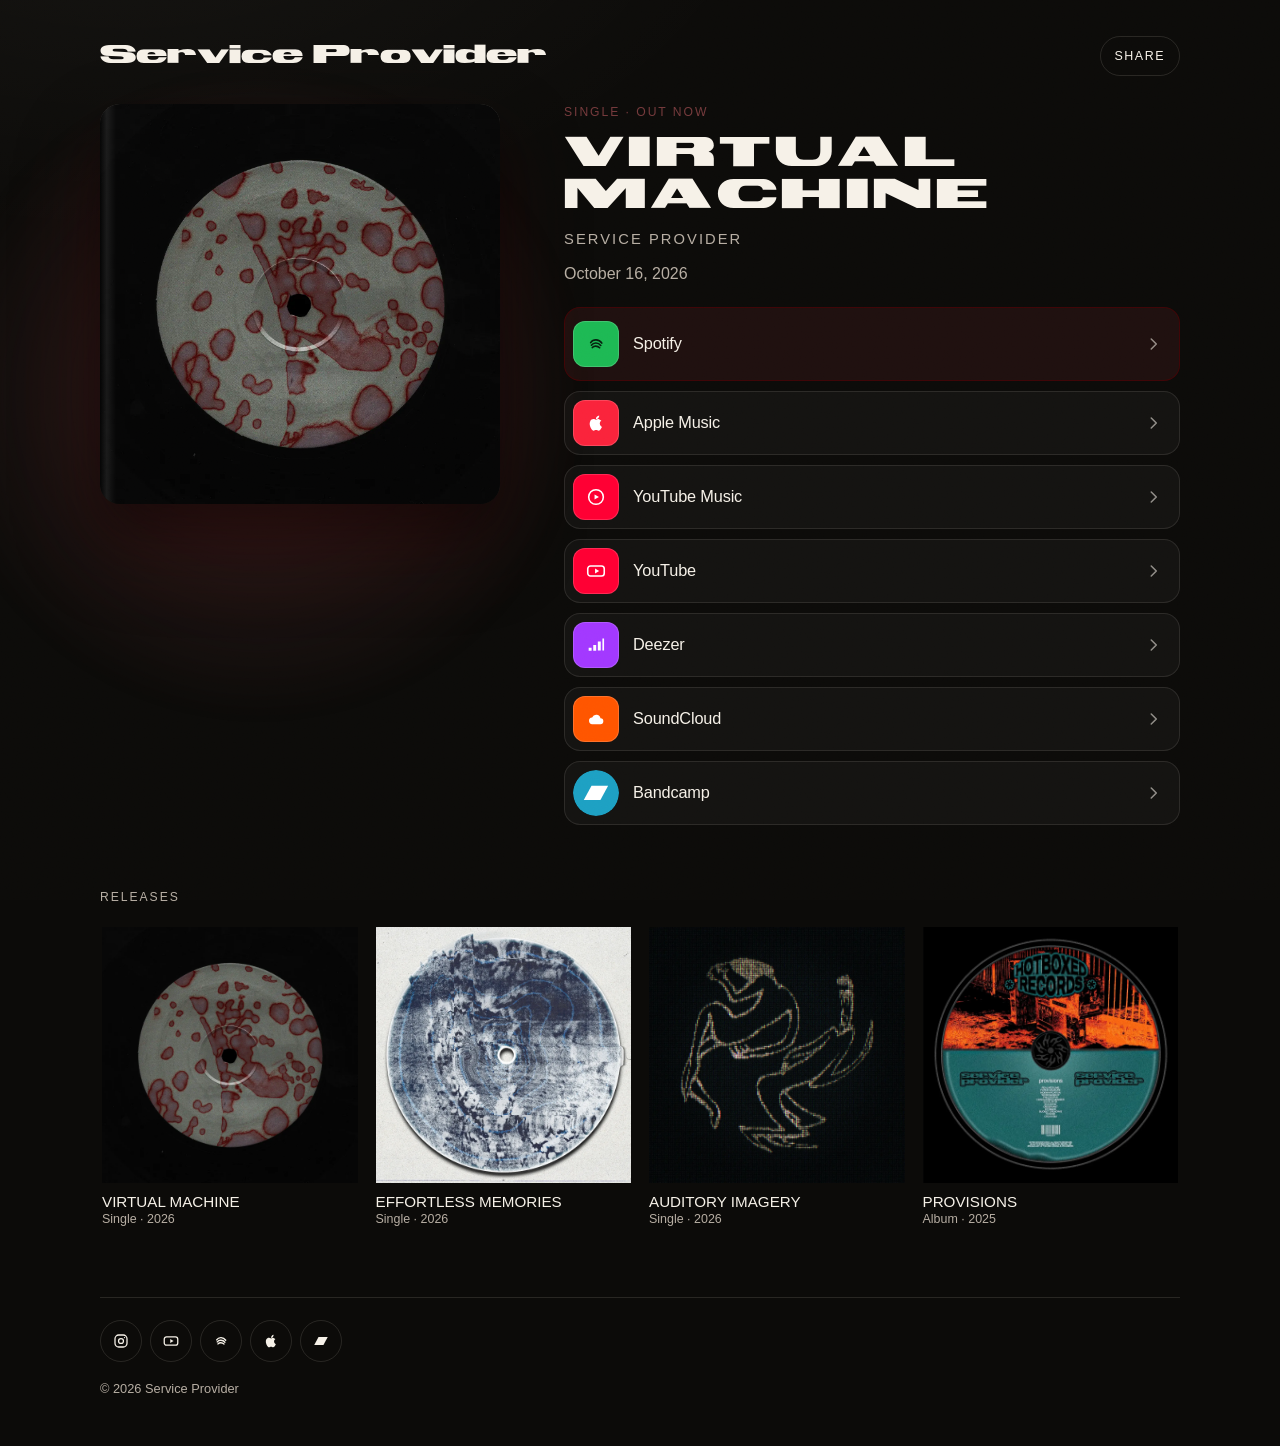
==== index.html @ c8799b8e "Init" ====
<!DOCTYPE html>
<html lang="en">
  <head>
    <meta charset="utf-8">
    <meta name="viewport" content="width=device-width, initial-scale=1, viewport-fit=cover">
    <title>Afterglow — Mara Voss</title>
    <meta name="description" content="The last light on the dashboard, and the turn you almost didn't take. Released October 17, 2026. Mara Voss.">
    <meta name="theme-color" content="#e07a45">
    <meta name="color-scheme" content="dark">
    <meta name="robots" content="index, follow">
    <!--
      Link previews read these tags and do not run the page script.
      When the featured release changes, update the title, description, and og:image.
      Use a JPG or PNG for og:image — SVG previews are unreliable.
    -->
    <meta property="og:type" content="website">
    <meta property="og:title" content="Afterglow — Mara Voss">
    <meta property="og:description" content="The last light on the dashboard, and the turn you almost didn't take.">
    <meta property="og:image" content="assets/covers/afterglow.svg">
    <meta name="twitter:card" content="summary_large_image">
    <meta name="twitter:title" content="Afterglow — Mara Voss">
    <meta name="twitter:description" content="The last light on the dashboard, and the turn you almost didn't take.">
    <link rel="icon" href="assets/favicon.svg" type="image/svg+xml">
    <link rel="preload" as="image" href="assets/covers/afterglow.svg">
    <link rel="preload" href="assets/fonts/NouvelleGrotesquerie.otf" as="font" type="font/otf" crossorigin>
    <link rel="stylesheet" href="css/styles.css">
  </head>
  <body class="is-loading">
    <div class="glow" aria-hidden="true"></div>
    <a class="skip" href="#links">Skip to listen links</a>
    <noscript>
      <p class="noscript">Turn on JavaScript to open this release page.</p>
    </noscript>
    <div class="page">
      <header class="top">
        <div class="brand">
          <a class="wordmark" id="home" href="./">Mara Voss</a>
          <p class="tagline" id="tagline" hidden></p>
        </div>
        <button class="share" id="share" type="button">Share</button>
      </header>
      <main>
        <section class="stage" id="stage">
          <div class="sleeve">
            <img id="cover" alt="" width="1280" height="1280" decoding="async" fetchpriority="high">
            <div class="sleeve-fallback" id="cover-fallback" hidden></div>
          </div>
          <div class="info">
            <p class="kicker" id="kicker"></p>
            <h1 id="title" tabindex="-1"></h1>
            <p class="byline" id="byline"></p>
            <p class="blurb" id="blurb" hidden></p>
            <p class="when" id="when" hidden></p>
            <div class="countdown" id="countdown" hidden>
              <p class="sr-only">Time until release</p>
              <div><strong id="cd-days">00</strong><span>Days</span></div>
              <div><strong id="cd-hours">00</strong><span>Hours</span></div>
              <div><strong id="cd-mins">00</strong><span>Min</span></div>
              <div><strong id="cd-secs">00</strong><span>Sec</span></div>
            </div>
            <div class="links" id="links"></div>
            <details class="tracks" id="tracks" hidden>
              <summary id="track-summary">Tracklist</summary>
              <ol id="track-list"></ol>
            </details>
          </div>
        </section>
        <section class="catalog" id="catalog-section" hidden>
          <h2 id="releases-heading">Releases</h2>
          <ul class="catalog-row" id="catalog" aria-labelledby="releases-heading"></ul>
        </section>
      </main>
      <footer class="foot">
        <p class="bio" id="bio" hidden></p>
        <nav class="socials" id="socials" aria-label="Social"></nav>
        <p class="colophon" id="colophon"></p>
      </footer>
    </div>
    <div class="toast" id="toast" role="status"></div>
    <script src="js/app.js" defer></script>
  </body>
</html>
---- css/styles.css ----
@font-face {
  font-family: "Nouvelle Grotesquerie";
  src: url("../assets/fonts/NouvelleGrotesquerie.otf") format("opentype");
  font-weight: 400;
  font-style: normal;
  font-display: swap;
}

:root {
  --bg: #0c0b09;
  --text: #f6f1e8;
  --muted: #b7aea3;
  --accent: #e07a45;
  --line: rgba(255, 244, 230, 0.12);
  --display: "Nouvelle Grotesquerie", "Helvetica Neue", Helvetica, Arial, sans-serif;
  --sans: "Helvetica Neue", Helvetica, Arial, sans-serif;
}

* {
  box-sizing: border-box;
}

html {
  background: var(--bg);
}

body {
  margin: 0;
  min-height: 100vh;
  background:
    radial-gradient(1200px 700px at 10% -10%, rgba(255, 244, 230, 0.04), transparent 55%),
    var(--bg);
  color: var(--text);
  font-family: var(--sans);
  font-size: 16px;
  line-height: 1.45;
  -webkit-font-smoothing: antialiased;
}

body::before {
  content: "";
  position: fixed;
  inset: 0;
  z-index: 2;
  pointer-events: none;
  opacity: 0.09;
  mix-blend-mode: overlay;
  background-image: url("data:image/svg+xml,%3Csvg xmlns='http://www.w3.org/2000/svg' width='160' height='160'%3E%3Cfilter id='n'%3E%3CfeTurbulence type='fractalNoise' baseFrequency='0.8' numOctaves='2' stitchTiles='stitch'/%3E%3C/filter%3E%3Crect width='160' height='160' filter='url(%23n)' opacity='0.55'/%3E%3C/svg%3E");
  background-size: 160px 160px;
}

[hidden] {
  display: none !important;
}

.glow {
  position: fixed;
  z-index: 0;
  width: min(78vw, 680px);
  height: min(78vw, 680px);
  left: max(-12vw, -80px);
  top: 6vh;
  background: radial-gradient(circle, color-mix(in srgb, var(--accent) 78%, white) 0%, transparent 68%);
  filter: blur(10px);
  opacity: 0.4;
  pointer-events: none;
  transition: opacity 0.35s ease;
}

.glow.is-switching {
  opacity: 0.12;
}

.page {
  position: relative;
  z-index: 1;
  width: min(1080px, calc(100% - 32px - env(safe-area-inset-left) - env(safe-area-inset-right)));
  margin: 0 auto;
  padding: 22px 0 calc(48px + env(safe-area-inset-bottom));
}

body.is-loading .page {
  opacity: 0;
}

body .page {
  transition: opacity 0.4s ease;
}

.skip {
  position: absolute;
  left: 12px;
  top: 12px;
  z-index: 7;
  transform: translateY(-140%);
  background: var(--text);
  color: #16130f;
  padding: 8px 12px;
  border-radius: 999px;
  text-decoration: none;
}

.skip:focus {
  transform: none;
}

:focus {
  outline: none;
}

:focus-visible {
  outline: 2px solid var(--accent);
  outline-offset: 3px;
}

.noscript {
  position: relative;
  z-index: 1;
  width: min(1080px, calc(100% - 32px));
  margin: 24px auto;
  color: var(--muted);
}

.top {
  display: flex;
  align-items: center;
  justify-content: space-between;
  gap: 16px;
  margin-bottom: 28px;
}

.brand {
  min-width: 0;
}

.wordmark {
  display: block;
  max-width: 100%;
  color: inherit;
  font-family: var(--display);
  font-size: clamp(1.15rem, 2.6vw, 1.7rem);
  font-weight: 400;
  font-synthesis: none;
  line-height: 0.95;
  word-spacing: 0.2em;
  text-decoration: none;
}

.tagline {
  margin: 6px 0 0;
  color: var(--muted);
  font-size: 0.92rem;
}

.share,
.socials a,
.release-card,
.tracks summary {
  touch-action: manipulation;
}

.share {
  flex: none;
  appearance: none;
  border: 1px solid var(--line);
  background: transparent;
  color: var(--text);
  font: inherit;
  font-size: 0.78rem;
  font-weight: 500;
  letter-spacing: 0.12em;
  text-transform: uppercase;
  padding: 10px 14px;
  border-radius: 999px;
  cursor: pointer;
}

.share:hover {
  border-color: color-mix(in srgb, var(--accent) 70%, white);
  color: color-mix(in srgb, var(--accent) 70%, white);
}

.stage {
  display: grid;
  gap: 28px;
  scroll-margin-top: 16px;
}

.sleeve {
  position: relative;
  container-type: inline-size;
  aspect-ratio: 1;
  overflow: hidden;
  border-radius: 20px;
  background: #1a1612;
  box-shadow:
    inset 0 1px 0 rgba(255, 255, 255, 0.2),
    0 24px 50px rgba(0, 0, 0, 0.4),
    0 40px 90px color-mix(in srgb, var(--accent) 28%, transparent);
}

.sleeve::after {
  content: "";
  position: absolute;
  inset: 0 auto 0 0;
  width: 16px;
  background: linear-gradient(90deg, rgba(0, 0, 0, 0.38), rgba(255, 255, 255, 0.08) 42%, transparent);
  pointer-events: none;
}

.sleeve img {
  width: 100%;
  height: 100%;
  object-fit: cover;
  display: block;
  opacity: 0;
  transition: opacity 0.35s ease;
}

.sleeve img.is-shown {
  opacity: 1;
}

.sleeve-fallback {
  position: absolute;
  inset: 0;
  display: grid;
  place-items: center;
  padding: 28px;
  text-align: center;
  background:
    radial-gradient(circle at 50% 38%, color-mix(in srgb, var(--accent) 72%, white), transparent 58%),
    #1a120e;
  font-family: var(--display);
  font-size: clamp(1.6rem, 10cqi, 3rem);
  font-weight: 400;
  font-synthesis: none;
  line-height: 0.95;
}

.info {
  min-width: 0;
  container-type: inline-size;
}

.kicker {
  margin: 0 0 10px;
  color: color-mix(in srgb, var(--accent) 78%, white);
  font-size: 0.76rem;
  font-weight: 500;
  letter-spacing: 0.16em;
  text-transform: uppercase;
}

h1 {
  margin: 0;
  font-family: var(--display);
  font-weight: 400;
  font-synthesis: none;
  font-size: clamp(1.6rem, 7.2cqi, 3.5rem);
  line-height: 0.96;
  letter-spacing: 0.1em;
  word-spacing: 0.2em;
  text-wrap: balance;
}

.byline {
  margin: 12px 0 0;
  color: var(--muted);
  font-size: 0.92rem;
  font-weight: 500;
  letter-spacing: 0.14em;
  text-transform: uppercase;
}

.blurb {
  max-width: 38ch;
  margin: 16px 0 0;
  font-size: 1.05rem;
  line-height: 1.5;
}

.when {
  margin: 12px 0 0;
  color: var(--muted);
}

.countdown {
  display: grid;
  grid-template-columns: repeat(4, minmax(0, 1fr));
  gap: 8px;
  margin-top: 18px;
}

.countdown div {
  padding: 10px 4px 8px;
  text-align: center;
  background: rgba(255, 247, 238, 0.04);
  border: 1px solid var(--line);
  border-radius: 12px;
}

.countdown strong {
  display: block;
  font-size: 1.35rem;
  font-weight: 500;
  font-variant-numeric: tabular-nums;
}

.countdown span {
  display: block;
  margin-top: 2px;
  color: var(--muted);
  font-size: 0.68rem;
  font-weight: 500;
  letter-spacing: 0.12em;
  text-transform: uppercase;
}

.links {
  display: flex;
  flex-direction: column;
  gap: 10px;
  margin-top: 22px;
}

.link {
  display: grid;
  grid-template-columns: 46px minmax(0, 1fr) auto;
  gap: 14px;
  align-items: center;
  min-height: 64px;
  padding: 8px 14px 8px 8px;
  color: inherit;
  text-decoration: none;
  background: rgba(255, 247, 238, 0.035);
  border: 1px solid rgba(255, 244, 230, 0.1);
  border-radius: 16px;
  transition: transform 0.18s ease, background 0.18s ease, border-color 0.18s ease;
}

.link:hover {
  transform: translateY(-1px);
  background: rgba(255, 247, 238, 0.07);
  border-color: color-mix(in srgb, var(--accent) 55%, transparent);
}

.link:active {
  transform: scale(0.992);
}

.link.is-primary {
  min-height: 74px;
  background: color-mix(in srgb, var(--accent) 18%, rgba(255, 247, 238, 0.04));
  border-color: color-mix(in srgb, var(--accent) 70%, transparent);
}

.link-icon {
  display: grid;
  place-items: center;
  width: 46px;
  height: 46px;
  border-radius: 12px;
  box-shadow: inset 0 0 0 1px rgba(255, 255, 255, 0.16);
}

.link-icon svg,
.chevron svg,
.socials svg {
  display: block;
}

.link-icon svg,
.chevron svg {
  width: 22px;
  height: 22px;
}

.link-icon.is-logo {
  border-radius: 50%;
  overflow: hidden;
}

.link-icon.is-logo svg {
  width: 46px;
  height: 46px;
}

.link-copy {
  display: flex;
  flex-direction: column;
  min-width: 0;
}

.link-kicker {
  color: var(--muted);
  font-size: 0.7rem;
  font-weight: 500;
  letter-spacing: 0.12em;
  text-transform: uppercase;
}

.link.is-primary .link-kicker {
  color: color-mix(in srgb, var(--accent) 75%, white);
}

.link-name {
  font-size: 1.02rem;
  font-weight: 500;
  letter-spacing: -0.01em;
}

.chevron {
  color: rgba(246, 241, 232, 0.55);
}

.empty-links {
  margin: 0;
  color: var(--muted);
}

.tracks {
  margin-top: 20px;
}

.tracks summary {
  display: flex;
  align-items: center;
  gap: 8px;
  width: fit-content;
  color: var(--muted);
  font-size: 0.76rem;
  font-weight: 500;
  letter-spacing: 0.14em;
  text-transform: uppercase;
  list-style: none;
  cursor: pointer;
}

.tracks summary::-webkit-details-marker {
  display: none;
}

.tracks summary::marker {
  content: "";
}

.tracks summary::before {
  content: "";
  width: 6px;
  height: 6px;
  border-right: 1.5px solid currentColor;
  border-bottom: 1.5px solid currentColor;
  transform: rotate(-45deg);
}

.tracks[open] summary::before {
  transform: rotate(45deg);
}

.tracks ol {
  margin: 12px 0 0;
  padding: 0;
  list-style: none;
}

.tracks li {
  display: grid;
  grid-template-columns: 2.4ch minmax(0, 1fr) auto;
  gap: 12px;
  padding: 9px 0;
  border-top: 1px solid var(--line);
}

.tracks .num,
.tracks .duration {
  color: var(--muted);
  font-variant-numeric: tabular-nums;
}

.catalog {
  margin-top: 64px;
  min-width: 0;
}

.catalog h2 {
  margin: 0 0 16px;
  color: var(--muted);
  font-size: 0.76rem;
  font-weight: 500;
  letter-spacing: 0.16em;
  text-transform: uppercase;
}

.catalog-row {
  display: grid;
  grid-auto-flow: column;
  grid-auto-columns: minmax(132px, 168px);
  gap: 18px;
  margin: 0;
  padding: 4px 2px 12px;
  overflow-x: auto;
  overscroll-behavior-x: contain;
  list-style: none;
  scroll-snap-type: x mandatory;
}

.catalog-row::-webkit-scrollbar {
  height: 8px;
}

.catalog-row::-webkit-scrollbar-thumb {
  background: rgba(255, 255, 255, 0.2);
  border-radius: 99px;
}

.release-card {
  width: 100%;
  padding: 0;
  color: inherit;
  text-align: left;
  background: transparent;
  border: 0;
  cursor: pointer;
  scroll-snap-align: start;
}

.thumb {
  aspect-ratio: 1;
  overflow: hidden;
  border-radius: 12px;
  background: #221c17;
  box-shadow: 0 12px 30px rgba(0, 0, 0, 0.32);
  transition: transform 0.18s ease;
}

.thumb img {
  display: block;
  width: 100%;
  height: 100%;
  object-fit: cover;
}

.thumb.is-fallback {
  background:
    radial-gradient(circle at 50% 40%, color-mix(in srgb, var(--card-accent, var(--accent)) 75%, white), transparent 62%),
    #221c17;
}

.release-card:hover .thumb {
  transform: translateY(-2px);
}

.release-card.is-active .thumb {
  outline: 2px solid var(--accent);
  outline-offset: 3px;
}

.release-card-title {
  display: block;
  margin-top: 10px;
  font-size: 0.95rem;
}

.release-card-meta {
  display: block;
  margin-top: 2px;
  color: var(--muted);
  font-size: 0.78rem;
}

.foot {
  display: flex;
  flex-wrap: wrap;
  gap: 18px 28px;
  align-items: end;
  justify-content: space-between;
  margin-top: 56px;
  padding-top: 22px;
  border-top: 1px solid var(--line);
}

.bio {
  max-width: 46ch;
  margin: 0;
  color: var(--muted);
  line-height: 1.5;
}

.socials {
  display: flex;
  flex-wrap: wrap;
  gap: 8px;
}

.socials a {
  display: grid;
  place-items: center;
  width: 42px;
  height: 42px;
  color: var(--text);
  text-decoration: none;
  border: 1px solid var(--line);
  border-radius: 999px;
}

.socials a:hover {
  color: color-mix(in srgb, var(--accent) 75%, white);
  border-color: color-mix(in srgb, var(--accent) 70%, transparent);
}

.socials svg {
  width: 18px;
  height: 18px;
}

.socials a.is-text {
  width: auto;
  padding: 0 14px;
  font-size: 0.85rem;
}

.colophon {
  width: 100%;
  margin: 0;
  color: var(--muted);
  font-size: 0.8rem;
}

.error {
  display: grid;
  align-content: center;
  min-height: 50vh;
  gap: 8px;
}

.error h1 {
  font-size: clamp(2.6rem, 6vw, 4.2rem);
}

.error p {
  max-width: 42ch;
  margin: 0;
  color: var(--muted);
}

.toast {
  position: fixed;
  z-index: 6;
  bottom: calc(20px + env(safe-area-inset-bottom));
  left: 50%;
  padding: 10px 16px;
  color: #16130f;
  background: var(--text);
  border-radius: 999px;
  font-size: 0.92rem;
  opacity: 0;
  pointer-events: none;
  transform: translateX(-50%) translateY(10px);
  transition: opacity 0.2s ease, transform 0.2s ease;
}

.toast.is-visible {
  opacity: 1;
  transform: translateX(-50%) translateY(0);
}

.sr-only {
  position: absolute;
  width: 1px;
  height: 1px;
  padding: 0;
  margin: -1px;
  overflow: hidden;
  clip: rect(0, 0, 0, 0);
  white-space: nowrap;
  border: 0;
}

::selection {
  color: #1a120c;
  background: color-mix(in srgb, var(--accent) 55%, white);
}

@media (min-width: 900px) {
  .page {
    padding-top: 36px;
  }

  .stage {
    grid-template-columns: minmax(240px, 400px) minmax(0, 1fr);
    gap: 64px;
    align-items: start;
  }

  .sleeve {
    position: sticky;
    top: 24px;
  }

  .catalog-row {
    grid-auto-flow: row;
    grid-template-columns: repeat(4, minmax(0, 1fr));
    overflow: visible;
  }
}

@media (prefers-reduced-motion: reduce) {

  *,
  *::before,
  *::after {
    scroll-behavior: auto !important;
    animation: none !important;
    transition: none !important;
  }
}
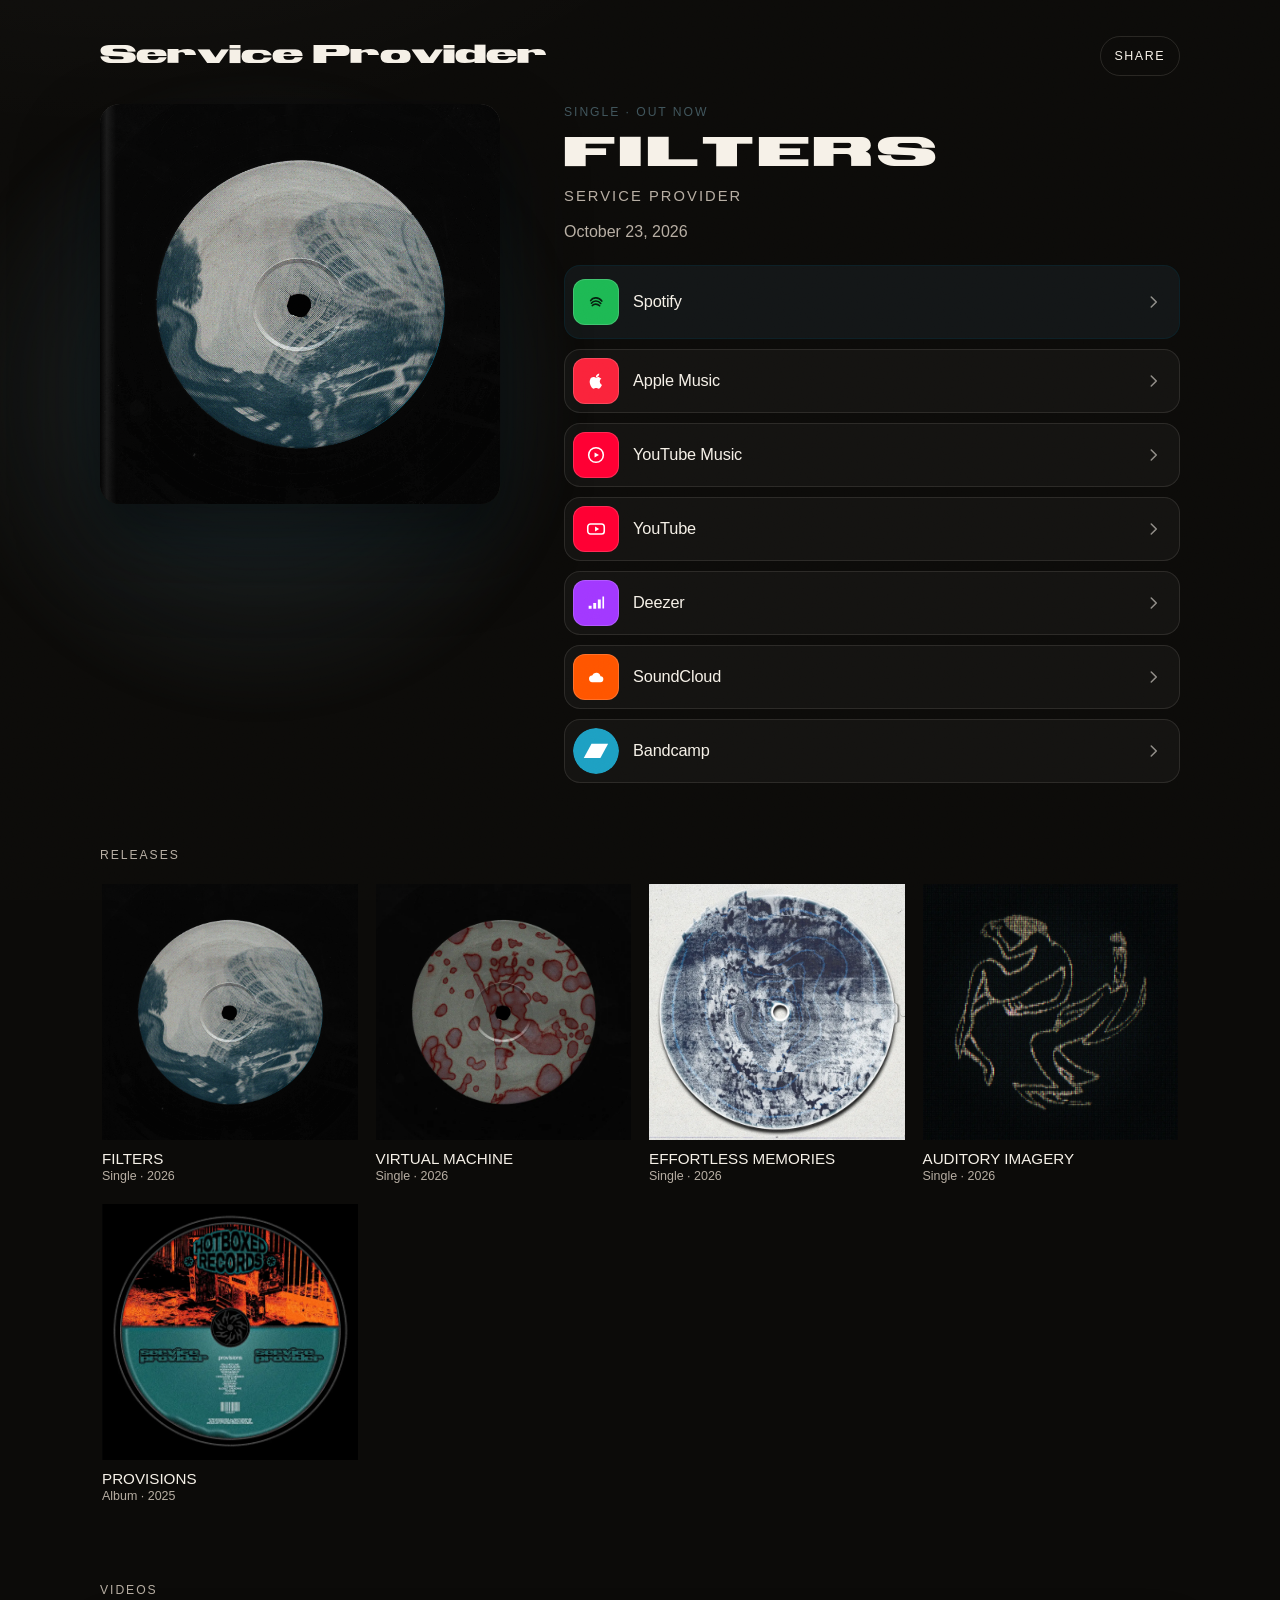
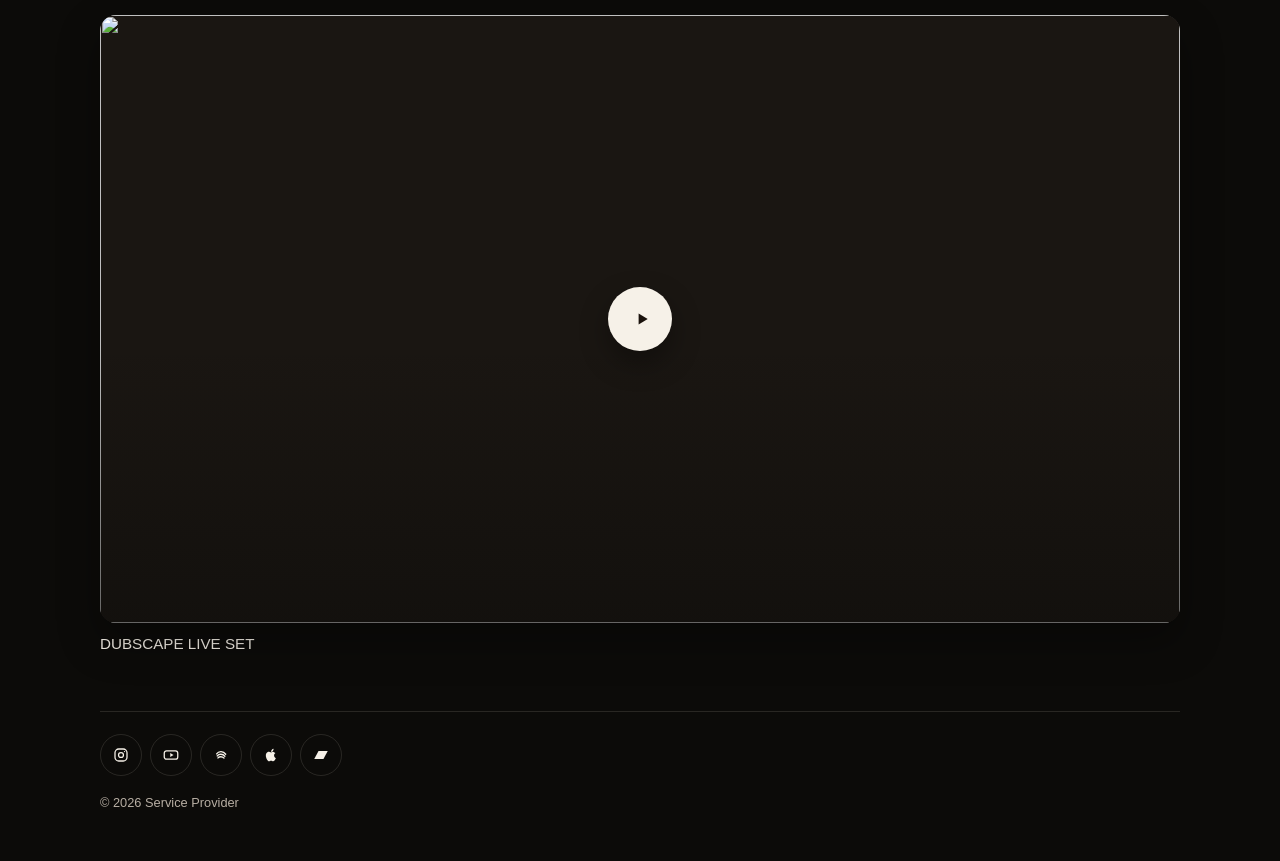
==== commit ab2de27d: "updates" ====
--- a/index.html
+++ b/index.html
@@ -1,82 +1,84 @@
 <!DOCTYPE html>
 <html lang="en">
-  <head>
-    <meta charset="utf-8">
-    <meta name="viewport" content="width=device-width, initial-scale=1, viewport-fit=cover">
-    <title>Afterglow — Mara Voss</title>
-    <meta name="description" content="The last light on the dashboard, and the turn you almost didn't take. Released October 17, 2026. Mara Voss.">
-    <meta name="theme-color" content="#e07a45">
-    <meta name="color-scheme" content="dark">
-    <meta name="robots" content="index, follow">
-    <!--
+
+<head>
+  <meta charset="utf-8">
+  <meta name="viewport" content="width=device-width, initial-scale=1, viewport-fit=cover">
+  <title>SERVICE PROVIDER</title>
+  <meta name="theme-color" content="#e07a45">
+  <meta name="color-scheme" content="dark">
+  <meta name="robots" content="index, follow">
+  <!--
       Link previews read these tags and do not run the page script.
       When the featured release changes, update the title, description, and og:image.
       Use a JPG or PNG for og:image — SVG previews are unreliable.
     -->
-    <meta property="og:type" content="website">
-    <meta property="og:title" content="Afterglow — Mara Voss">
-    <meta property="og:description" content="The last light on the dashboard, and the turn you almost didn't take.">
-    <meta property="og:image" content="assets/covers/afterglow.svg">
-    <meta name="twitter:card" content="summary_large_image">
-    <meta name="twitter:title" content="Afterglow — Mara Voss">
-    <meta name="twitter:description" content="The last light on the dashboard, and the turn you almost didn't take.">
-    <link rel="icon" href="assets/favicon.svg" type="image/svg+xml">
-    <link rel="preload" as="image" href="assets/covers/afterglow.svg">
-    <link rel="preload" href="assets/fonts/NouvelleGrotesquerie.otf" as="font" type="font/otf" crossorigin>
-    <link rel="stylesheet" href="css/styles.css">
-  </head>
-  <body class="is-loading">
-    <div class="glow" aria-hidden="true"></div>
-    <a class="skip" href="#links">Skip to listen links</a>
-    <noscript>
-      <p class="noscript">Turn on JavaScript to open this release page.</p>
-    </noscript>
-    <div class="page">
-      <header class="top">
-        <div class="brand">
-          <a class="wordmark" id="home" href="./">Mara Voss</a>
-          <p class="tagline" id="tagline" hidden></p>
+  <meta property="og:type" content="website">
+  <meta property="og:title" content="SERVICE PROVIDER">
+  <meta property="og:image" content="assets/covers/serviceprovider.svg">
+  <link rel="icon" href="assets/favicon.svg" type="image/svg+xml">
+  <link rel="preload" as="image" href="assets/covers/serviceprovider.svg">
+  <link rel="preload" href="assets/fonts/NouvelleGrotesquerie.otf" as="font" type="font/otf" crossorigin>
+  <link rel="stylesheet" href="css/styles.css">
+</head>
+
+<body class="is-loading">
+  <div class="glow" aria-hidden="true"></div>
+  <a class="skip" href="#links">Skip to listen links</a>
+  <noscript>
+    <p class="noscript">Turn on JavaScript to open this release page.</p>
+  </noscript>
+  <div class="page">
+    <header class="top">
+      <div class="brand">
+        <a class="wordmark" id="home" href="./">SERVICE PROVIDER</a>
+        <p class="tagline" id="tagline" hidden></p>
+      </div>
+      <button class="share" id="share" type="button">Share</button>
+    </header>
+    <main>
+      <section class="stage" id="stage">
+        <div class="sleeve">
+          <img id="cover" alt="" width="1280" height="1280" decoding="async" fetchpriority="high">
+          <div class="sleeve-fallback" id="cover-fallback" hidden></div>
         </div>
-        <button class="share" id="share" type="button">Share</button>
-      </header>
-      <main>
-        <section class="stage" id="stage">
-          <div class="sleeve">
-            <img id="cover" alt="" width="1280" height="1280" decoding="async" fetchpriority="high">
-            <div class="sleeve-fallback" id="cover-fallback" hidden></div>
+        <div class="info">
+          <p class="kicker" id="kicker"></p>
+          <h1 id="title" tabindex="-1"></h1>
+          <p class="byline" id="byline"></p>
+          <p class="blurb" id="blurb" hidden></p>
+          <p class="when" id="when" hidden></p>
+          <div class="countdown" id="countdown" hidden>
+            <p class="sr-only">Time until release</p>
+            <div><strong id="cd-days">00</strong><span>Days</span></div>
+            <div><strong id="cd-hours">00</strong><span>Hours</span></div>
+            <div><strong id="cd-mins">00</strong><span>Min</span></div>
+            <div><strong id="cd-secs">00</strong><span>Sec</span></div>
           </div>
-          <div class="info">
-            <p class="kicker" id="kicker"></p>
-            <h1 id="title" tabindex="-1"></h1>
-            <p class="byline" id="byline"></p>
-            <p class="blurb" id="blurb" hidden></p>
-            <p class="when" id="when" hidden></p>
-            <div class="countdown" id="countdown" hidden>
-              <p class="sr-only">Time until release</p>
-              <div><strong id="cd-days">00</strong><span>Days</span></div>
-              <div><strong id="cd-hours">00</strong><span>Hours</span></div>
-              <div><strong id="cd-mins">00</strong><span>Min</span></div>
-              <div><strong id="cd-secs">00</strong><span>Sec</span></div>
-            </div>
-            <div class="links" id="links"></div>
-            <details class="tracks" id="tracks" hidden>
-              <summary id="track-summary">Tracklist</summary>
-              <ol id="track-list"></ol>
-            </details>
-          </div>
-        </section>
-        <section class="catalog" id="catalog-section" hidden>
-          <h2 id="releases-heading">Releases</h2>
-          <ul class="catalog-row" id="catalog" aria-labelledby="releases-heading"></ul>
-        </section>
-      </main>
-      <footer class="foot">
-        <p class="bio" id="bio" hidden></p>
-        <nav class="socials" id="socials" aria-label="Social"></nav>
-        <p class="colophon" id="colophon"></p>
-      </footer>
-    </div>
-    <div class="toast" id="toast" role="status"></div>
-    <script src="js/app.js" defer></script>
-  </body>
-</html>
+          <div class="links" id="links"></div>
+          <details class="tracks" id="tracks" hidden>
+            <summary id="track-summary">Tracklist</summary>
+            <ol id="track-list"></ol>
+          </details>
+        </div>
+      </section>
+      <section class="catalog" id="catalog-section" hidden>
+        <h2 id="releases-heading">Releases</h2>
+        <ul class="catalog-row" id="catalog" aria-labelledby="releases-heading"></ul>
+      </section>
+      <section class="videos" id="videos-section" hidden>
+        <h2 id="videos-heading">Videos</h2>
+        <ul class="video-row" id="videos" aria-labelledby="videos-heading"></ul>
+      </section>
+    </main>
+    <footer class="foot">
+      <p class="bio" id="bio" hidden></p>
+      <nav class="socials" id="socials" aria-label="Social"></nav>
+      <p class="colophon" id="colophon"></p>
+    </footer>
+  </div>
+  <div class="toast" id="toast" role="status"></div>
+  <script src="js/app.js" defer></script>
+</body>
+
+</html>
--- a/css/styles.css
+++ b/css/styles.css
@@ -155,7 +155,8 @@
 .share,
 .socials a,
 .release-card,
-.tracks summary {
+.tracks summary,
+.video-play {
   touch-action: manipulation;
 }
 
@@ -483,7 +484,8 @@
   min-width: 0;
 }
 
-.catalog h2 {
+.catalog h2,
+.videos h2 {
   margin: 0 0 16px;
   color: var(--muted);
   font-size: 0.76rem;
@@ -567,6 +569,114 @@
   margin-top: 2px;
   color: var(--muted);
   font-size: 0.78rem;
+}
+
+.videos {
+  margin-top: 64px;
+  min-width: 0;
+}
+
+.video-row {
+  display: grid;
+  gap: 22px;
+  margin: 0;
+  padding: 0;
+  list-style: none;
+}
+
+.video {
+  margin: 0;
+  min-width: 0;
+}
+
+.video-frame {
+  position: relative;
+  aspect-ratio: 16 / 9;
+  overflow: hidden;
+  border-radius: 16px;
+  background: #1a1612;
+  box-shadow:
+    inset 0 1px 0 rgba(255, 255, 255, 0.14),
+    0 18px 40px rgba(0, 0, 0, 0.35);
+}
+
+.video-frame iframe {
+  position: absolute;
+  inset: 0;
+  width: 100%;
+  height: 100%;
+  border: 0;
+  background: #1a1612;
+  color-scheme: dark;
+}
+
+.video-play {
+  position: absolute;
+  inset: 0;
+  width: 100%;
+  height: 100%;
+  padding: 0;
+  color: #1a120c;
+  background: #1a1612;
+  border: 0;
+  cursor: pointer;
+}
+
+.video-play img {
+  position: absolute;
+  inset: 0;
+  width: 100%;
+  height: 100%;
+  object-fit: cover;
+  transition: transform 0.25s ease;
+}
+
+.video-play::before {
+  content: "";
+  position: absolute;
+  inset: 0;
+  z-index: 1;
+  background: linear-gradient(to top, rgba(12, 11, 9, 0.5), transparent 46%);
+  pointer-events: none;
+}
+
+.video-play:hover img,
+.video-play:focus-visible img {
+  transform: scale(1.03);
+}
+
+.video-badge {
+  position: absolute;
+  z-index: 2;
+  top: 50%;
+  left: 50%;
+  display: grid;
+  place-items: center;
+  width: 64px;
+  height: 64px;
+  color: #1a120c;
+  background: var(--text);
+  border-radius: 50%;
+  box-shadow: 0 12px 28px rgba(0, 0, 0, 0.35);
+  transform: translate(-50%, -50%);
+  transition: transform 0.18s ease;
+}
+
+.video-play:hover .video-badge,
+.video-play:focus-visible .video-badge {
+  transform: translate(-50%, -50%) scale(1.06);
+}
+
+.video-badge svg {
+  display: block;
+  width: 28px;
+  height: 28px;
+  margin-left: 3px;
+}
+
+.video figcaption {
+  margin-top: 10px;
+  font-size: 0.95rem;
 }
 
 .foot {
@@ -703,6 +813,14 @@
     grid-template-columns: repeat(4, minmax(0, 1fr));
     overflow: visible;
   }
+
+  .video-row:has(li:nth-child(2)) {
+    grid-template-columns: repeat(2, minmax(0, 1fr));
+  }
+
+  .video-row li:last-child:nth-child(odd) {
+    grid-column: 1 / -1;
+  }
 }
 
 @media (prefers-reduced-motion: reduce) {
